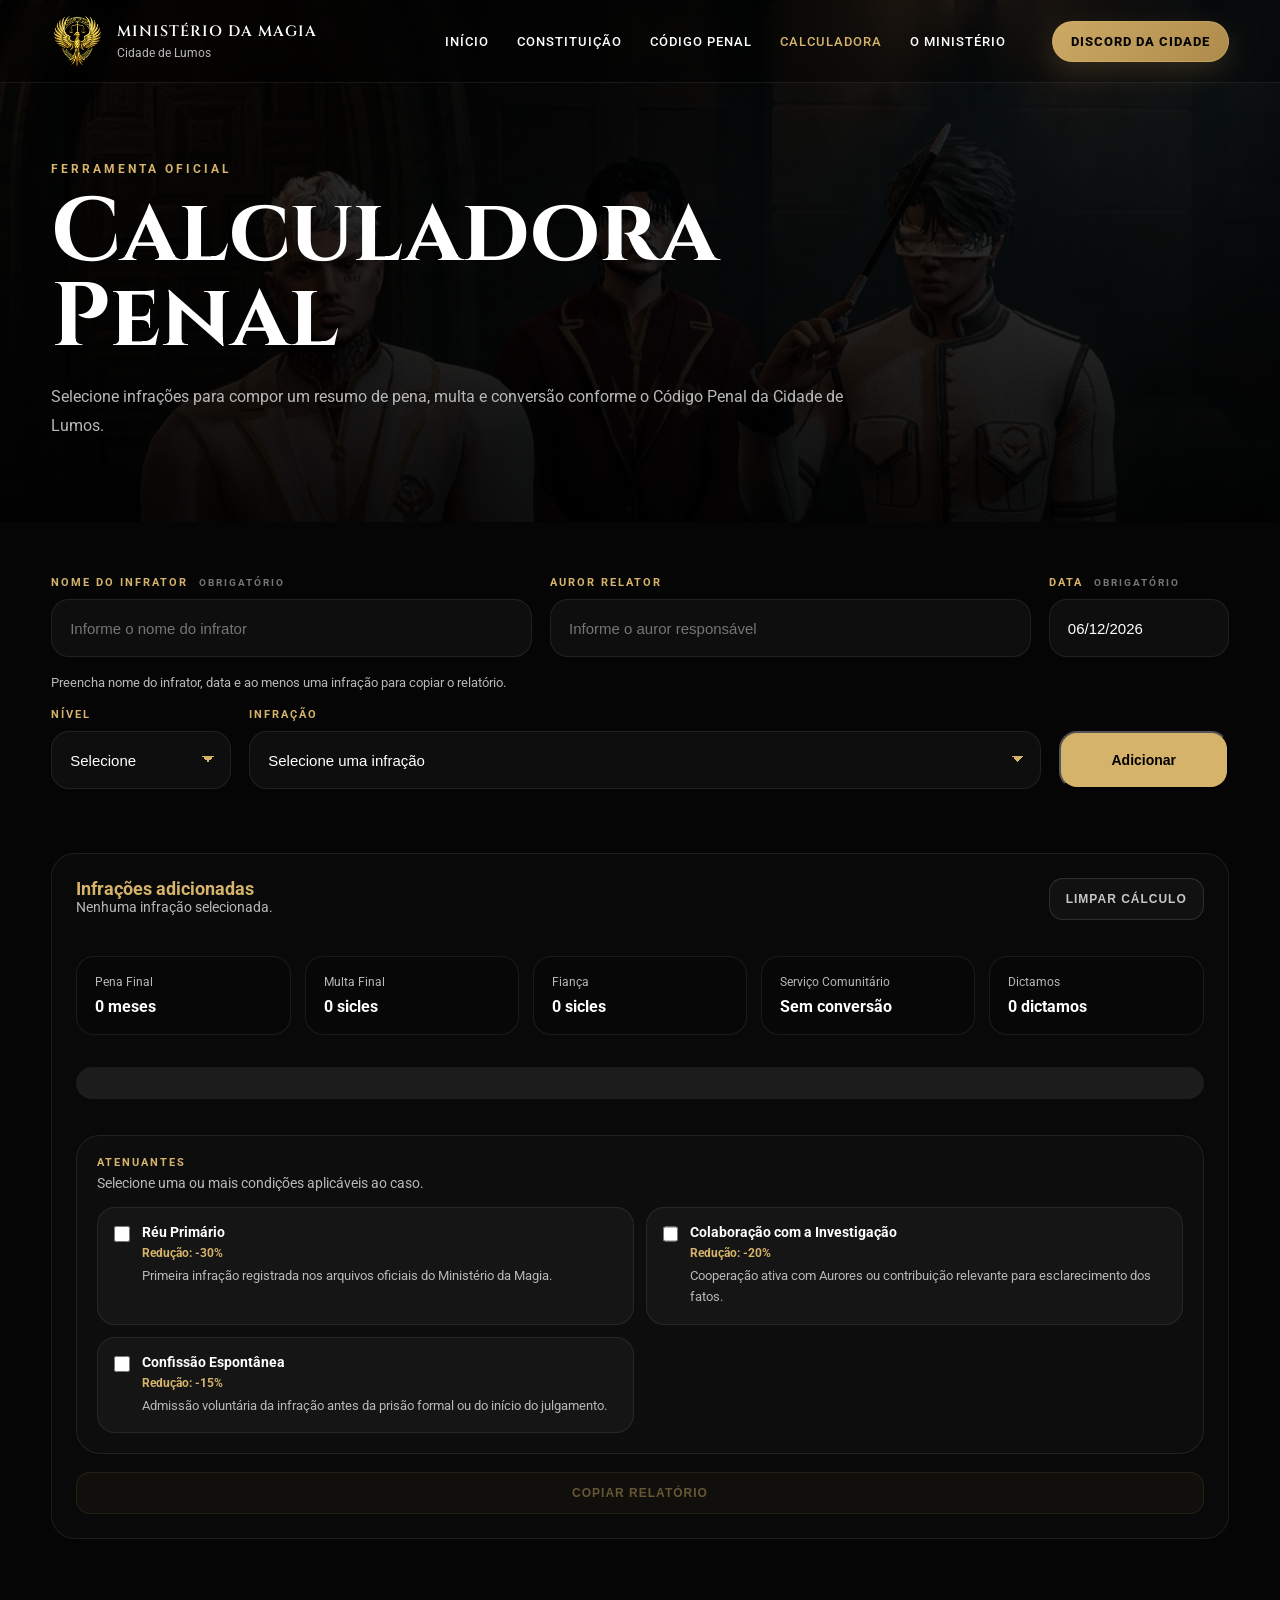
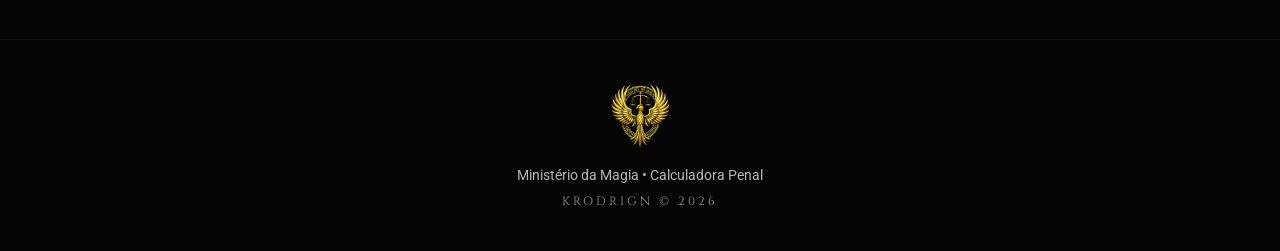
==== calculadora.html @ 3965472b "Inicial commit do projeto" ====
<!doctype html>
<html lang="pt-BR">
  <head>
    <meta charset="UTF-8" />
    <meta name="viewport" content="width=device-width, initial-scale=1.0" />

    <title>Calculadora Penal • Ministério da Magia</title>

    <link rel="icon" sizes="32x32" href="./assets/logo/logo.png" />
    <link rel="apple-touch-icon" href="./assets/logo/logo.png" />

    <link rel="preconnect" href="https://fonts.googleapis.com" />
    <link rel="preconnect" href="https://fonts.gstatic.com" crossorigin />
    <link
      href="https://fonts.googleapis.com/css2?family=Cinzel:wght@400;500;600;700&family=Roboto:wght@300;400;500;700&display=swap"
      rel="stylesheet"
    />

    <link rel="stylesheet" href="./css/global.css" />
    <link rel="stylesheet" href="./css/layout.css" />
    <link rel="stylesheet" href="./css/components.css" />
    <link rel="stylesheet" href="./css/animations.css" />
    <link rel="stylesheet" href="./css/pages/penal.css" />
    <link rel="stylesheet" href="./css/pages/calculadora.css" />
  </head>

  <body>
    <header class="header">
      <div class="container navbar">
        <a href="./index.html" class="logo">
          <img src="./assets/logo/logo.png" alt="Logo Ministério da Magia" />

          <div class="logo-text">
            <h1>MINISTÉRIO DA MAGIA</h1>
            <span>Cidade de Lumos</span>
          </div>
        </a>

        <nav class="menu">
          <a href="./index.html">INÍCIO</a>
          <a href="./constituicao.html">CONSTITUIÇÃO</a>
          <a href="./codigo-penal.html">CÓDIGO PENAL</a>
          <a href="./calculadora.html" class="active">CALCULADORA</a>
          <a href="./o-ministerio.html">O MINISTÉRIO</a>
          <a
            href="https://discord.gg/lumosrpgg"
            class="nav-cta"
            target="_blank"
            rel="noopener noreferrer"
          >
            DISCORD DA CIDADE
          </a>
        </nav>
      </div>
    </header>

    <main class="calculator-page">
      <section class="cp-hero">
        <div class="cp-overlay"></div>

        <div class="container">
          <div class="cp-hero-content fade-up">
            <span>FERRAMENTA OFICIAL</span>
            <h2>Calculadora Penal</h2>
            <p>
              Selecione infrações para compor um resumo de pena, multa e
              conversão conforme o Código Penal da Cidade de Lumos.
            </p>
          </div>
        </div>
      </section>

      <section class="calculator-section">
        <div class="container">
          <div class="report-fields">
            <div class="form-group">
              <label for="criminalName"
                >Nome do infrator <span>Obrigatório</span></label
              >
              <input
                id="criminalName"
                type="text"
                placeholder="Informe o nome do infrator"
              />
            </div>

            <div class="form-group">
              <label for="aurorReporter">Auror relator</label>
              <input
                id="aurorReporter"
                type="text"
                placeholder="Informe o auror responsável"
              />
            </div>

            <div class="form-group">
              <label for="reportDate">Data <span>Obrigatório</span></label>
              <input id="reportDate" type="date" />
              <div class="custom-calendar" id="customCalendar"></div>
            </div>
          </div>

          <p class="report-required-info" id="reportRequiredInfo">
            Preencha nome do infrator, data e ao menos uma infração para copiar
            o relatório.
          </p>

          <div class="crime-picker">
            <div class="form-group level-field">
              <label for="crimeLevel">Nível</label>
              <select id="crimeLevel">
                <option value="" disabled selected>Selecione</option>
                <option value="leve">Leves</option>
                <option value="moderada">Moderadas</option>
                <option value="grave">Graves</option>
                <option value="imperdoavel">Imperdoáveis</option>
              </select>
            </div>

            <div class="form-group crime-field">
              <label for="crimeSelect">Infração</label>
              <select id="crimeSelect">
                <option value="" disabled selected>
                  Selecione uma infração
                </option>
              </select>
            </div>

            <button id="addCrimeButton" class="btn btn-gold" type="button">
              Adicionar
            </button>
          </div>

          <p class="calculator-feedback" id="calculatorFeedback"></p>

          <div class="crime-summary" id="crimeSummary">
            <div class="summary-header">
              <div>
                <h3>Infrações adicionadas</h3>
                <p id="crimeSummaryInfo">Nenhuma infração selecionada.</p>
              </div>
              <button
                id="clearCalculationButton"
                class="summary-copy-button summary-clear-button"
                type="button"
              >
                Limpar Cálculo
              </button>
            </div>

            <div class="summary-list" id="crimeSummaryList"></div>
            <div
              class="summary-list mitigating-list"
              id="mitigatingSummaryList"
            ></div>

            <p class="extraordinary-warning" id="extraordinaryWarning">
              Atenuantes e conversão em serviço comunitário não se aplicam a
              medidas extraordinárias.
            </p>

            <div class="summary-result" id="crimeResult">
              <div>
                <span>Pena Final</span>
                <strong id="totalPenalty">0 meses</strong>
              </div>

              <div>
                <span>Multa Final</span>
                <strong id="totalFine">0 sicles</strong>
              </div>

              <div>
                <span>Fiança</span>
                <strong id="totalBail">0 sicles</strong>
              </div>

              <div>
                <span>Serviço Comunitário</span>
                <strong id="totalService">Sem conversão</strong>
              </div>

              <div>
                <span>Dictamos</span>
                <strong id="totalDictamos">0 dictamos</strong>
              </div>
            </div>

            <p class="calculator-alerts" id="calculationWarnings"></p>

            <div class="reduction-details" id="reductionDetails">
              <div>
                <span>Pena Base</span>
                <strong id="basePenalty">0 meses</strong>
              </div>

              <div>
                <span>Multa Base</span>
                <strong id="baseFine">0 sicles</strong>
              </div>

              <div>
                <span>Redução aplicada</span>
                <strong id="reductionApplied">0%</strong>
              </div>

              <div>
                <span>Limite de redução</span>
                <strong id="reductionLimit">Até 50%</strong>
              </div>
            </div>

            <div class="mitigating-options">
              <div class="mitigating-options-header">
                <span>Atenuantes</span>
                <p>Selecione uma ou mais condições aplicáveis ao caso.</p>
              </div>

              <div
                class="mitigating-options-list"
                id="mitigatingOptionsList"
              ></div>
            </div>
            <button
              id="copyReportButton"
              class="summary-copy-button"
              type="button"
            >
              Copiar Relatório
            </button>
          </div>
        </div>
      </section>
    </main>

    <footer class="footer">
      <div class="container footer-content">
        <img src="./assets/logo/logo.png" alt="Logo Ministério da Magia" />
        <p>Ministério da Magia • Calculadora Penal</p>
      </div>

      <div class="brand-sign">KRODRIGN © 2026</div>
    </footer>

    <script src="./js/animations.js"></script>
    <script src="./js/accordion.js"></script>
    <script src="./js/app.js"></script>
    <script src="./js/data/penal-crimes.js"></script>
    <script src="./js/pages/calculadora.js"></script>
  </body>
</html>
---- css/global.css ----
/* RESET */

* {
  margin: 0;
  padding: 0;
  box-sizing: border-box;
}

html {
  scroll-behavior: smooth;
}

body {
  background: #050505;
  color: white;

  font-family: "Roboto", sans-serif;

  overflow-x: hidden;
}

/* VARIÁVEIS */

:root {
  --gold: #d6b36a;

  --gold-soft: #b8924f;

  --gray: #b8b8b8;

  --line: rgba(255, 255, 255, 0.08);
}

/* CONTAINER */

.container {
  width: min(1180px, 92%);
  margin: 0 auto;
}

/* LINKS */

a {
  color: inherit;
  text-decoration: none;
}

/* IMAGENS */

img {
  display: block;
  max-width: 100%;
}
---- css/layout.css ----
/* HEADER */

.header {
  position: fixed;
  top: 0;
  left: 0;

  width: 100%;

  z-index: 999;

  backdrop-filter: blur(10px);

  background: rgba(0, 0, 0, 0.35);

  border-bottom: 1px solid rgba(255, 255, 255, 0.05);
}

/* NAVBAR */

.navbar {
  height: 82px;

  display: flex;
  align-items: center;
  justify-content: space-between;
}

/* LOGO */

.logo {
  display: flex;
  align-items: center;
  gap: 14px;
}

.logo img {
  width: 52px;
}

.logo-text h1 {
  font-family: "Cinzel", serif;

  font-size: 15px;
  font-weight: 600;

  letter-spacing: 1px;
}

.logo-text span {
  color: var(--gray);

  font-size: 12px;
}

/* MENU */

.menu {
  display: none;
  align-items: center;
  gap: 28px;
}

.menu a {
  position: relative;

  font-size: 13px;
  font-weight: 500;

  letter-spacing: 1px;

  transition: 0.25s ease;
}

.menu a:hover,
.menu a.active {
  color: var(--gold);
}

.menu .nav-cta {
  margin-left: 18px;
  padding: 12px 18px;
  border-radius: 999px;
  border: 1px solid rgba(214, 179, 106, 0.52);
  background: linear-gradient(
    135deg,
    rgba(214, 179, 106, 0.95),
    rgba(184, 146, 79, 0.95)
  );
  color: #050505;
  font-weight: 800;
  box-shadow: 0 10px 28px rgba(214, 179, 106, 0.18);
}

.menu .nav-cta:hover {
  color: #050505;
  transform: translateY(-2px);
  box-shadow: 0 14px 34px rgba(214, 179, 106, 0.28);
}

/* BOTÃO */

.btn {
  display: inline-flex;
  align-items: center;
  justify-content: center;

  min-width: 170px;

  height: 52px;

  padding: 0 28px;

  border-radius: 14px;

  font-size: 14px;
  font-weight: 600;

  transition: 0.3s ease;
}

.btn-gold {
  background: var(--gold);
  color: black;
}

.btn-gold:hover {
  transform: translateY(-3px);

  background: #e2c07b;
}

.btn-outline {
  border: 1px solid rgba(255, 255, 255, 0.14);

  background: rgba(255, 255, 255, 0.03);
}

.btn-outline:hover {
  border-color: rgba(214, 179, 106, 0.35);

  background: rgba(214, 179, 106, 0.05);
}

/* FOOTER */

.footer {
  padding: 42px 0;

  border-top: 1px solid rgba(255, 255, 255, 0.05);
}

.footer-content {
  display: flex;
  flex-direction: column;
  align-items: center;
  gap: 18px;

  text-align: center;
}

.footer-content img {
  width: 64px;
}

.footer-content p {
  color: var(--gray);

  font-size: 14px;
}

/* DESKTOP */

@media (min-width: 900px) {
  .menu {
    display: flex;
  }
}
---- css/components.css ----
/* CARDS */

.card {
  border-radius: 24px;
  border: 1px solid rgba(255, 255, 255, 0.08);
  background: rgba(255, 255, 255, 0.025);
}

/* TÍTULOS DE SEÇÃO */

.section-title {
  margin-bottom: 42px;
}

.section-title span {
  display: block;
  color: var(--gold);
  letter-spacing: 3px;
  font-size: 12px;
  font-weight: 700;
  margin-bottom: 14px;
}

.section-title h2 {
  font-family: "Cinzel", serif;
  font-size: clamp(34px, 5vw, 58px);
  line-height: 1.1;
}

.eyebrow,
.intro-text span,
.highlight-box span,
.const-hero-content span,
.const-heading span,
.preamble-box span,
.legal-search-box span,
.promulgation-box span,
.cp-hero-content span,
.cp-mini-title,
.calculator-box span,
.crime-accordion-header span,
.crime-level {
  display: block;
  color: var(--gold);
  letter-spacing: 3px;
  font-size: 12px;
  font-weight: 700;
  margin-bottom: 14px;
}

.intro-grid {
  display: grid;
  gap: 40px;
}

.intro-text h2 {
  font-family: "Cinzel", serif;
  font-size: clamp(38px, 5vw, 68px);
  line-height: 1.1;
  margin: 20px 0 24px;
}

.intro-text p {
  color: var(--gray);
  line-height: 1.9;
  margin-bottom: 18px;
}

.intro-image img {
  width: 100%;
  border-radius: 28px;
  border: 1px solid rgba(255, 255, 255, 0.08);
}

.highlight-box {
  padding: 42px;
  border-radius: 30px;
  border: 1px solid rgba(255, 255, 255, 0.08);
  background: linear-gradient(
    135deg,
    rgba(214, 179, 106, 0.08),
    rgba(255, 255, 255, 0.02)
  );
}

.highlight-box h2 {
  font-family: "Cinzel", serif;
  font-size: clamp(34px, 5vw, 60px);
  margin: 18px 0 24px;
}

.highlight-box p {
  color: var(--gray);
  line-height: 1.9;
}

/* CAIXAS */

.info-box {
  padding: 34px;
  border-radius: 28px;
  border: 1px solid rgba(255, 255, 255, 0.08);
  background: rgba(255, 255, 255, 0.025);
}

.search-box {
  margin-bottom: 30px;
  padding: 30px;
  border-radius: 24px;
  border: 1px solid rgba(255, 255, 255, 0.08);
  background: rgba(255, 255, 255, 0.025);
  display: grid;
}

.search-box .input {
  width: 100%;
   margin-top: 18px;
}

.search-box .search-results {
  margin-top: 0;
}

/* CAMPOS */

.input {
  width: 100%;
  height: 56px;
  padding: 0 18px;
  border-radius: 14px;
  border: 1px solid rgba(255, 255, 255, 0.08);
  background: rgba(255, 255, 255, 0.03);
  color: white;
  outline: none;
}

.input:focus {
  border-color: rgba(214, 179, 106, 0.35);
}

/* ACCORDION */

.accordion {
  border-radius: 22px;
  overflow: hidden;
  border: 1px solid rgba(255, 255, 255, 0.08);
  background: rgba(255, 255, 255, 0.025);
}

.accordion-header {
  width: 100%;
  padding: 20px 24px;
  border: none;
  background: rgba(255, 255, 255, 0.025);
  color: var(--gold);
  font-family: "Cinzel", serif;
  font-size: 16px;
  text-align: left;
  cursor: pointer;
  transition: 0.3s ease;
}

.accordion-header:hover,
.accordion-header.active {
  background: rgba(214, 179, 106, 0.06);
}

.accordion-content {
  max-height: 0;
  overflow: hidden;
  padding: 0 22px;
  opacity: 0;
  transform: translateY(-8px);
  transition:
    max-height 0.75s ease,
    padding 0.55s ease,
    opacity 0.35s ease,
    transform 0.45s ease;
}

.accordion-content.open {
  padding: 22px;
  opacity: 1;
  transform: translateY(0);
}

.article-card,
.penal-article {
  padding: 22px;
  margin-bottom: 16px;
  border-radius: 18px;
  border: 1px solid rgba(255, 255, 255, 0.08);
  background: rgba(0, 0, 0, 0.28);
}

.article-card:last-child,
.penal-article:last-child {
  margin-bottom: 0;
}

.article-card h3,
.penal-article h3 {
  font-family: "Cinzel", serif;
  color: var(--gold);
  font-size: 19px;
  margin-bottom: 12px;
}

.article-card p,
.penal-article p {
  color: var(--gray);
  line-height: 1.8;
}

/* BUSCA */

.search-results {
  display: grid;
  gap: 12px;
  margin-top: 18px;
}

.search-result-item {
  padding: 16px;
  border-radius: 16px;
  border: 1px solid rgba(255, 255, 255, 0.08);
  background: rgba(255, 255, 255, 0.03);
  cursor: pointer;
  transition: 0.3s ease;
}

.search-result-item:hover {
  border-color: rgba(214, 179, 106, 0.28);
  background: rgba(214, 179, 106, 0.05);
}

.search-result-item strong {
  display: block;
  color: var(--gold);
  font-family: "Cinzel", serif;
  margin-bottom: 8px;
}

.search-result-item span,
.search-empty {
  color: var(--gray);
}

@media (min-width: 900px) {
  .intro-grid {
    grid-template-columns: 1fr 1fr;
    align-items: center;
  }
}
---- css/animations.css ----
/* ANIMAÇÃO */

.fade-up {
  opacity: 0;
  transform: translateY(30px);
  transition:
    opacity 0.6s ease,
    transform 0.6s ease;
}

.fade-up.show {
  opacity: 1;
  transform: translateY(0);
}

.particles {
  position: fixed;
  inset: 0;
  pointer-events: none;
  overflow: hidden;
  z-index: 1;
}

.particle {
  position: absolute;
  bottom: -20px;
  width: 2px;
  height: 2px;
  border-radius: 50%;
  background: rgba(214, 179, 106, 0.45);
  box-shadow: 0 0 10px rgba(214, 179, 106, 0.25);
  animation: floatParticle linear infinite;
}

.brand-sign {
  width: 100%;
  margin-top: 10px;
  text-align: center;

  font-size: 12px;
  letter-spacing: 3px;
  opacity: 0.6;
  font-family: "Cinzel", serif;
}
@keyframes floatParticle {
  from {
    transform: translateY(0) translateX(0);
  }

  to {
    transform: translateY(-120vh) translateX(50px);
  }
}
---- css/pages/penal.css ----
/* CÓDIGO PENAL */

/* HERO */

.cp-hero {
  position: relative;
  min-height: 58vh;

  display: flex;
  align-items: center;

  background: url("../../assets/bg/constitution-banner.png");
  background-size: cover;
  background-position: center;

  overflow: hidden;
}

.cp-overlay {
  position: absolute;
  inset: 0;

  background: linear-gradient(rgba(0, 0, 0, 0.72), rgba(0, 0, 0, 0.92));
}

.cp-hero-content {
  position: relative;
  z-index: 2;

  max-width: 820px;

  padding-top: 80px;
}


.cp-hero-content h2 {
  font-family: "Cinzel", serif;

  font-size: clamp(56px, 9vw, 90px);

  line-height: 0.95;

  margin-bottom: 22px;
}

.cp-hero-content p,
.cp-intro p,
.calculator-box p,
.crime-accordion-header p,
.crime-card p,
.cp-final p {
  color: var(--gray);

  line-height: 1.8;
}

/* SEÇÕES */

.cp-intro,
.cp-calculator-access,
.cp-crimes,
.cp-final {
  padding: 54px 0;
}

.penal-article.highlighted,
.crime-card.highlighted {
  outline: 2px solid rgba(214, 179, 106, 0.65);
  outline-offset: 4px;
  box-shadow: 0 0 0 2px rgba(214, 179, 106, 0.18);
}

.crime-accordion.highlighted .crime-accordion-header {
  background: rgba(214, 179, 106, 0.08);
}

/* DISPOSIÇÕES GERAIS */

.penal-list {
  display: grid;

  gap: 18px;
}

.accordion-header {
  padding: 22px 26px;
}

.penal-article p + p {
  margin-top: 14px;
}

.penal-article p strong {
  color: var(--gold);
  font-family: "Cinzel", serif;
  margin-right: 6px;
}

/* =========================================================
   CHAMADA DA CALCULADORA
   ========================================================= */

.calculator-box {
  display: flex;

  align-items: center;
  justify-content: space-between;

  gap: 36px;

  padding: 34px;

  border-radius: 28px;

  border: 1px solid rgba(255, 255, 255, 0.08);

  background: rgba(255, 255, 255, 0.025);
}

.calculator-box h2 {
  font-family: "Cinzel", serif;

  font-size: clamp(30px, 4vw, 48px);

  line-height: 1.1;

  margin-bottom: 16px;
}

.calculator-box p {
  max-width: 720px;
}

.const-heading h2,
.legal-search-box h2,
.promulgation-box h2 {
  font-family: "Cinzel", serif;
  font-size: clamp(30px, 4vw, 48px);
  line-height: 1.1;
  margin-bottom: 18px;
}

/* =========================================================
   INFRAÇÕES PENAIS
   ========================================================= */

.crime-accordion-list {
  display: grid;

  gap: 18px;
}

.crime-accordion {
  overflow: hidden;

  border-radius: 24px;

  border: 1px solid rgba(255, 255, 255, 0.08);

  background: rgba(255, 255, 255, 0.022);

  transition: 0.3s ease;
}

.crime-accordion-header {
  width: 100%;

  padding: 26px 28px;

  border: none;

  background: rgba(255, 255, 255, 0.025);

  text-align: left;

  cursor: pointer;

  transition: 0.3s ease;
}

.crime-accordion-header:hover,
.crime-accordion.active .crime-accordion-header {
  background: rgba(214, 179, 106, 0.045);
}

.crime-accordion-header h3 {
  font-family: "Cinzel", serif;

  color: white;

  font-size: clamp(26px, 3vw, 38px);

  line-height: 1.1;

  margin-bottom: 12px;
}

.crime-accordion-header p {
  max-width: 820px;

  font-size: 15px;
}

.crime-accordion-content {
  max-height: 0;

  overflow: hidden;

  padding: 0 24px;

  opacity: 0;

  transform: translateY(-8px);

  transition:
    max-height 0.75s ease,
    padding 0.55s ease,
    opacity 0.35s ease,
    transform 0.45s ease;
}

.crime-accordion-content.open {
  padding: 24px;

  opacity: 1;

  transform: translateY(0);
}

.crime-grid {
  display: grid;

  grid-template-columns: repeat(2, 1fr);

  gap: 18px;
}

/* =========================================================
   CARDS DOS CRIMES
   ========================================================= */

.crime-card {
  display: flex;

  flex-direction: column;
  justify-content: space-between;

  min-height: 260px;

  padding: 24px;

  border-radius: 20px;

  border: 1px solid rgba(255, 255, 255, 0.08);

  background: rgba(0, 0, 0, 0.26);

  transition: 0.3s ease;
}

.crime-card:hover {
  transform: translateY(-4px);

  border-color: rgba(214, 179, 106, 0.22);

  box-shadow: 0 16px 38px rgba(0, 0, 0, 0.28);
}

.crime-header {
  display: flex;

  align-items: flex-start;
  justify-content: space-between;

  gap: 18px;

  margin-bottom: 18px;
}

.crime-header h3 {
  font-family: "Cinzel", serif;

  color: white;

  font-size: 21px;

  line-height: 1.25;
}

.crime-meta {
  display: flex;
  align-items: center;
  gap: 10px;
  margin-bottom: 12px;
  flex-wrap: wrap;
}

.crime-article {
  display: inline-flex;
  align-items: center;
  background: rgba(255, 255, 255, 0.03);
  font-size: 11px;
  margin-bottom: 12px;
  font-weight: 700;
  letter-spacing: 1px;
  text-transform: uppercase;
}

.crime-level {
  display: inline-flex;
  align-items: center;
}

.crime-header strong {
  flex-shrink: 0;

  padding: 9px 12px;

  border-radius: 12px;

  border: 1px solid rgba(255, 255, 255, 0.08);

  background: rgba(255, 255, 255, 0.035);

  color: var(--gold);

  font-size: 13px;

  white-space: nowrap;
}

.crime-card p {
  font-size: 14.5px;
}

.crime-footer {
  display: flex;

  flex-wrap: wrap;

  gap: 10px;

  margin-top: 22px;
}

.crime-footer span {
  padding: 8px 12px;

  border-radius: 999px;

  border: 1px solid rgba(255, 255, 255, 0.08);

  background: rgba(255, 255, 255, 0.035);

  color: #d8d8d8;

  font-size: 12px;
}

/* =========================================================
   CORES POR NÍVEL
   ========================================================= */

/* LEVE */

.crime-accordion.light,
.crime-card.light {
  border-color: rgba(74, 222, 128, 0.18);
}

.crime-card.light .crime-level,
.crime-card.light .crime-header strong,
.crime-card.light .crime-article {
  color: #4ade80;
}

.crime-card.light:hover {
  border-color: rgba(74, 222, 128, 0.38);

  box-shadow: 0 16px 38px rgba(74, 222, 128, 0.08);
}

/* MODERADA */

.crime-accordion.moderate,
.crime-card.moderate {
  border-color: rgba(250, 204, 21, 0.18);
}

.crime-card.moderate .crime-level,
.crime-card.moderate .crime-header strong,
.crime-card.moderate .crime-article {
  color: #facc15;
}

.crime-card.moderate:hover {
  border-color: rgba(250, 204, 21, 0.38);

  box-shadow: 0 16px 38px rgba(250, 204, 21, 0.08);
}

/* GRAVE */

.crime-accordion.grave,
.crime-card.grave {
  border-color: rgba(248, 113, 113, 0.2);
}

.crime-card.grave .crime-level,
.crime-card.grave .crime-header strong,
.crime-card.grave .crime-article {
  color: #f87171;
}

.crime-card.grave:hover {
  border-color: rgba(248, 113, 113, 0.42);

  box-shadow: 0 16px 38px rgba(248, 113, 113, 0.08);
}

/* IMPERDOÁVEL */

.crime-accordion.unforgivable,
.crime-card.unforgivable {
  border-color: rgba(28, 28, 28, 0.95);
}

.crime-card.unforgivable {
  background: rgba(0, 0, 0, 0.26);
}

.crime-card.unforgivable .crime-level,
.crime-card.unforgivable .crime-header strong,
.crime-card.unforgivable .crime-article {
  color: #6f6f6f;
}

.crime-card.unforgivable:hover {
  border-color: rgba(70, 70, 70, 0.95);

  box-shadow: 0 16px 38px rgba(0, 0, 0, 0.35);
}

/* =========================================================
   DISPOSIÇÕES FINAIS
   ========================================================= */

.cp-final .info-box {
  padding: 30px;

  border-radius: 24px;

  border: 1px solid rgba(255, 255, 255, 0.08);

  background: rgba(255, 255, 255, 0.025);
}

/* =========================================================
   RESPONSIVO
   ========================================================= */

@media (max-width: 980px) {
  .crime-grid {
    grid-template-columns: 1fr;
  }

  .calculator-box {
    align-items: flex-start;

    flex-direction: column;
  }
}

@media (max-width: 768px) {
  .cp-hero {
    min-height: 50vh;
  }

  .cp-hero-content {
    padding-top: 90px;
  }

  .cp-intro,
  .cp-calculator-access,
  .cp-crimes,
  .cp-final {
    padding: 42px 0;
  }

  .calculator-box,
  .cp-final .info-box {
    padding: 24px;
  }

  .crime-accordion-header {
    padding: 22px;
  }

  .crime-accordion-content.open {
    padding: 18px;
  }

  .crime-card {
    min-height: auto;

    padding: 22px;
  }

  .crime-header {
    flex-direction: column;
  }
}
---- css/pages/calculadora.css ----
.calculator-section{
  padding:54px 0 100px;
}

.report-fields{
  display:grid;
  grid-template-columns:1fr 1fr 180px;
  gap:18px;
  margin-bottom:18px;
}

.crime-picker{
  display:grid;

  grid-template-columns:
  180px
  1fr
  auto;

  gap:18px;

  align-items:end;
}

.mitigating-options{
  margin-top:18px;
  padding:20px;
  border-radius:24px;
  border:1px solid rgba(255,255,255,.08);
  background:rgba(255,255,255,.02);
}

.mitigating-options-header{
  margin-bottom:16px;
}

.mitigating-options-header span{
  display:block;
  color:var(--gold);
  font-size:11px;
  font-weight:700;
  letter-spacing:2px;
  text-transform:uppercase;
  margin-bottom:6px;
}

.mitigating-options-header p{
  margin:0;
  color:var(--gray);
  font-size:14px;
}

.mitigating-options-list{
  display:grid;
  grid-template-columns:repeat(2,1fr);
  gap:12px;
}

.mitigating-option{
  display:flex;
  gap:12px;
  align-items:flex-start;
  padding:16px;
  border-radius:18px;
  border:1px solid rgba(255,255,255,.08);
  background:rgba(255,255,255,.035);
  cursor:pointer;
  transition:.3s ease;
}

.mitigating-option:hover,
.mitigating-option:has(input:checked){
  border-color:rgba(214,179,106,.35);
  background:rgba(214,179,106,.08);
}

.mitigating-options.is-disabled{
  opacity:.62;
}

.mitigating-options.is-disabled .mitigating-option{
  cursor:not-allowed;
}

.mitigating-options.is-disabled .mitigating-option:hover{
  border-color:rgba(255,255,255,.08);
  background:rgba(255,255,255,.035);
}

.mitigating-option input{
  width:16px;
  height:16px;
  margin-top:2px;
  accent-color:var(--gold);
}

.mitigating-option strong{
  display:block;
  color:white;
  font-size:14px;
  margin-bottom:6px;
}

.mitigating-option span{
  display:block;
  color:var(--gold);
  font-size:12px;
  font-weight:700;
  margin-bottom:6px;
}

.mitigating-option p{
  margin:0;
  color:var(--gray);
  font-size:13px;
  line-height:1.6;
}

/* grupos */

.crime-picker .form-group,
.report-fields .form-group{
  display:flex;

  flex-direction:column;

  gap:10px;
}

/* labels */

.crime-picker label,
.report-fields label{
  color:var(--gold);

  font-size:11px;

  font-weight:700;

  letter-spacing:2px;

  text-transform:uppercase;
}

/* selects */

.crime-picker select,
.report-fields input{
  width:100%;

  height:58px;

  padding:0 18px;

  border-radius:18px;

  border:1px solid rgba(255,255,255,.08);

  background:rgba(255,255,255,.04);

  color:white;

  font-size:15px;

  outline:none;

  transition:.3s ease;

  cursor:pointer;

  color-scheme:dark;
  accent-color:var(--gold);
}

.report-fields input{
  cursor:text;
}

.crime-picker select{
  appearance:none;
  -webkit-appearance:none;
  -moz-appearance:none;
  background:
    linear-gradient(45deg, transparent 50%, var(--gold) 50%),
    linear-gradient(135deg, var(--gold) 50%, transparent 50%),
    rgba(255,255,255,.04);
  background-position:
    calc(100% - 22px) 24px,
    calc(100% - 16px) 24px,
    0 0;
  background-size:
    6px 6px,
    6px 6px,
    100% 100%;
  background-repeat:no-repeat;
}

.crime-picker select option:disabled{
  color:rgba(255,255,255,.38);
}

.crime-picker select option{
  background:#0b0b0b;
  color:white;
}

.crime-picker select option:hover,
.crime-picker select option:checked,
.crime-picker select option:focus{
  background:linear-gradient(rgba(214,179,106,.24), rgba(214,179,106,.24));
  background-color:#3a2d14;
  color:white;
}

.native-select-hidden{
  position:absolute;
  width:1px;
  height:1px;
  opacity:0;
  pointer-events:none;
}

.custom-select{
  position:relative;
}

.custom-select-button{
  width:100%;
  height:58px;
  padding:0 44px 0 18px;
  border-radius:18px;
  border:1px solid rgba(255,255,255,.08);
  background:
    linear-gradient(45deg, transparent 50%, var(--gold) 50%),
    linear-gradient(135deg, var(--gold) 50%, transparent 50%),
    rgba(255,255,255,.04);
  background-position:
    calc(100% - 22px) 24px,
    calc(100% - 16px) 24px,
    0 0;
  background-size:
    6px 6px,
    6px 6px,
    100% 100%;
  background-repeat:no-repeat;
  color:white;
  font-size:15px;
  text-align:left;
  cursor:pointer;
  transition:.3s ease;
}

.custom-select-button:hover,
.custom-select.open .custom-select-button{
  border-color:rgba(214,179,106,.42);
  background-color:rgba(214,179,106,.08);
  box-shadow:0 0 0 4px rgba(214,179,106,.08);
}

.custom-select-options{
  position:absolute;
  top:calc(100% + 2px);
  left:0;
  right:0;
  z-index:50;
  max-height:360px;
  overflow:auto;
  border-radius:18px;
  border:1px solid rgba(214,179,106,.42);
  background:#080808;
  box-shadow:0 20px 42px rgba(0,0,0,.45);
  display:none;
  padding:6px;
}

.custom-select.open .custom-select-options{
  display:block;
}

.custom-select-option{
  width:100%;
  margin-bottom:4px;
  padding:8px 18px;
  border-radius:14px;
  border:none;
  background:#080808;
  color:white;
  font-size:15px;
  text-align:left;
  cursor:pointer;
}

.custom-select-option:last-child{
  margin-bottom:0;
}

.custom-select-option:hover,
.custom-select-option.is-selected{
  background:rgba(214,179,106,.28);
  color:white;
}

.custom-select-option:disabled{
  color:rgba(255,255,255,.48);
  cursor:default;
}

.report-fields input[type="date"]{
  position:absolute;
  width:1px;
  height:1px;
  opacity:0;
  pointer-events:none;
}

.custom-calendar{
  position:relative;
}

.calendar-button{
  width:100%;
  height:58px;
  padding:0 18px;
  border-radius:18px;
  border:1px solid rgba(255,255,255,.08);
  background:rgba(255,255,255,.04);
  color:white;
  font-size:15px;
  text-align:left;
  cursor:pointer;
  transition:.3s ease;
}

.calendar-button:hover,
.custom-calendar.open .calendar-button{
  border-color:rgba(214,179,106,.42);
  background-color:rgba(214,179,106,.08);
  box-shadow:0 0 0 4px rgba(214,179,106,.08);
}

.calendar-panel{
  position:absolute;
  top:calc(100% + 8px);
  right:0;
  z-index:60;
  width:310px;
  padding:14px;
  border-radius:22px;
  border:1px solid rgba(214,179,106,.42);
  background:#080808;
  box-shadow:0 20px 42px rgba(0,0,0,.45);
  display:none;
}

.custom-calendar.open .calendar-panel{
  display:block;
}

.calendar-header{
  display:flex;
  align-items:center;
  justify-content:space-between;
  gap:10px;
  margin-bottom:12px;
}

.calendar-title-group{
  display:flex;
  align-items:center;
  justify-content:center;
  gap:8px;
  min-width:190px;
}

.calendar-title{
  color:white;
  font-family:"Cinzel", serif;
  font-size:15px;
}

.calendar-year{
  height:34px;
  padding:0 10px;
  border-radius:12px;
  border:1px solid rgba(255,255,255,.08);
  background:rgba(255,255,255,.035);
  color:var(--gold);
  font-size:13px;
  outline:none;
  cursor:pointer;
}

.calendar-year:hover,
.calendar-year:focus{
  border-color:rgba(214,179,106,.35);
  background:rgba(214,179,106,.08);
}

.calendar-year option{
  background:#080808;
  color:white;
}

.calendar-nav{
  width:34px;
  height:34px;
  border-radius:12px;
  border:1px solid rgba(255,255,255,.08);
  background:rgba(255,255,255,.035);
  color:var(--gold);
  cursor:pointer;
}

.calendar-nav:hover{
  border-color:rgba(214,179,106,.35);
  background:rgba(214,179,106,.08);
}

.calendar-weekdays,
.calendar-days{
  display:grid;
  grid-template-columns:repeat(7,1fr);
  gap:6px;
}

.calendar-weekdays span{
  color:var(--gold);
  font-size:11px;
  font-weight:700;
  text-align:center;
}

.calendar-day{
  height:34px;
  border-radius:12px;
  border:none;
  background:transparent;
  color:white;
  cursor:pointer;
  transition:.2s ease;
}

.calendar-day:hover,
.calendar-day.is-selected{
  background:rgba(214,179,106,.28);
}

.calendar-day.is-today{
  border:1px solid rgba(214,179,106,.45);
}

.calendar-day.is-muted{
  color:rgba(255,255,255,.35);
}

.crime-picker select:hover,
.report-fields input:hover{
  border-color:rgba(214,179,106,.18);
  background-color:rgba(214,179,106,.08);
}

.crime-picker select:focus,
.report-fields input:focus{
  border-color:rgba(214,179,106,.4);

  box-shadow:
  0 0 0 4px rgba(214,179,106,.08);
}

/* options */

.crime-picker option{
  background:#0b0b0b;

  color:white;
}

/* botão */

.crime-picker .btn-gold{
  height:58px;

  padding:0 28px;

  border-radius:18px;

  white-space:nowrap;
}

.crime-summary{
  margin-top:34px;
  padding:24px;
  border-radius:24px;
  border:1px solid rgba(255,255,255,.08);
  background:rgba(255,255,255,.02);
  display:grid;
  gap:18px;
}

.summary-header{
  display:flex;
  align-items:flex-start;
  justify-content:space-between;
  gap:16px;
}

.summary-header h3{
  margin:0;
  color:var(--gold);
  font-size:18px;
}

.summary-header p{
  margin:0;
  color:var(--gray);
  font-size:14px;
}

.summary-copy-button{
  height:42px;
  padding:0 16px;
  border-radius:14px;
  border:1px solid rgba(214,179,106,.24);
  background:rgba(214,179,106,.08);
  color:var(--gold);
  font-size:12px;
  font-weight:700;
  letter-spacing:1px;
  text-transform:uppercase;
  cursor:pointer;
  transition:.3s ease;
  white-space:nowrap;
}

.summary-copy-button:hover{
  border-color:rgba(214,179,106,.45);
  background:rgba(214,179,106,.12);
}

.summary-copy-button:disabled{
  opacity:.45;
  cursor:not-allowed;
}

.summary-clear-button{
  justify-self:end;
  border-color:rgba(255,255,255,.12);
  background:rgba(255,255,255,.035);
  color:rgba(255,255,255,.76);
}

.summary-clear-button:hover{
  border-color:rgba(214,179,106,.3);
  background:rgba(214,179,106,.08);
  color:var(--gold);
}

.extraordinary-warning{
  display:none;
  margin:0;
  padding:14px 16px;
  border-radius:16px;
  border:1px solid rgba(214,179,106,.24);
  background:rgba(214,179,106,.07);
  color:var(--gold);
  font-size:13px;
  line-height:1.6;
}

.extraordinary-warning.is-visible{
  display:block;
}

.summary-list{
  display:grid;
  gap:14px;
}

.mitigating-list:empty{
  display:none;
}

.summary-card{
  display:flex;
  align-items:center;
  justify-content:space-between;
  gap:14px;
  padding:18px;
  border-radius:18px;
  border:1px solid rgba(255,255,255,.08);
  background:rgba(255,255,255,.04);
}

.summary-card-left{
  display:grid;
  gap:6px;
}

.summary-card-title{
  color:white;
  font-size:16px;
  font-weight:600;
}

.summary-card-article{
  color:var(--gold);
  font-size:11px;
  font-weight:700;
  letter-spacing:1px;
  text-transform:uppercase;
}

.report-fields label span{
  color:rgba(255,255,255,.45);
  font-size:10px;
  margin-left:6px;
}

.report-required-info{
  margin:0 0 18px;
  color:var(--gray);
  font-size:13px;
}

.report-required-info.is-complete{
  display:none;
}

.calculator-feedback{
  min-height:18px;
  margin:12px 0 0;
  color:var(--gold);
  font-size:13px;
}

.summary-card-note{
  color:var(--gray);
  font-size:13px;
}

.summary-card-meta{
  display:flex;
  align-items:center;
  gap:10px;
  flex-wrap:wrap;
}

.summary-card-meta span{
  padding:7px 10px;
  border-radius:999px;
  border:1px solid rgba(255,255,255,.08);
  background:rgba(255,255,255,.035);
  color:#d8d8d8;
  font-size:12px;
}

.summary-card-remove{
  border:none;
  background:transparent;
  color:rgba(255,255,255,.7);
  cursor:pointer;
  font-size:14px;
}

.summary-card-remove:hover{
  color:var(--gold);
}

.summary-result{
  display:grid;
  grid-template-columns:repeat(5,1fr);
  gap:14px;
}

.calculator-alerts{
  margin-top:14px;
  padding:16px 18px;
  border-radius:18px;
  background:rgba(255,255,255,.08);
  color:var(--gold);
  font-size:14px;
  line-height:1.4;
}

.summary-result div,
.reduction-details div{
  padding:18px;
  border-radius:18px;
  border:1px solid rgba(255,255,255,.08);
  background:rgba(0,0,0,.18);
}

.summary-result span,
.reduction-details span{
  display:block;
  margin-bottom:8px;
  color:var(--gray);
  font-size:12px;
}

.summary-result strong,
.reduction-details strong{
  color:white;
  font-size:16px;
}

.reduction-details{
  display:none;
  grid-template-columns:repeat(4,1fr);
  gap:14px;
}

.reduction-details.is-visible{
  display:grid;
}

@media (max-width: 820px){
  .report-fields,
  .crime-picker{
    grid-template-columns:1fr;
  }

  .mitigating-options-list{
    grid-template-columns:1fr;
  }

  .crime-picker .btn-gold{
    width:100%;
  }

  .summary-card{
    align-items:flex-start;
    flex-direction:column;
  }

  .summary-header{
    flex-direction:column;
  }

  .summary-copy-button{
    width:100%;
  }

  .summary-result,
  .reduction-details{
    grid-template-columns:1fr;
  }
}
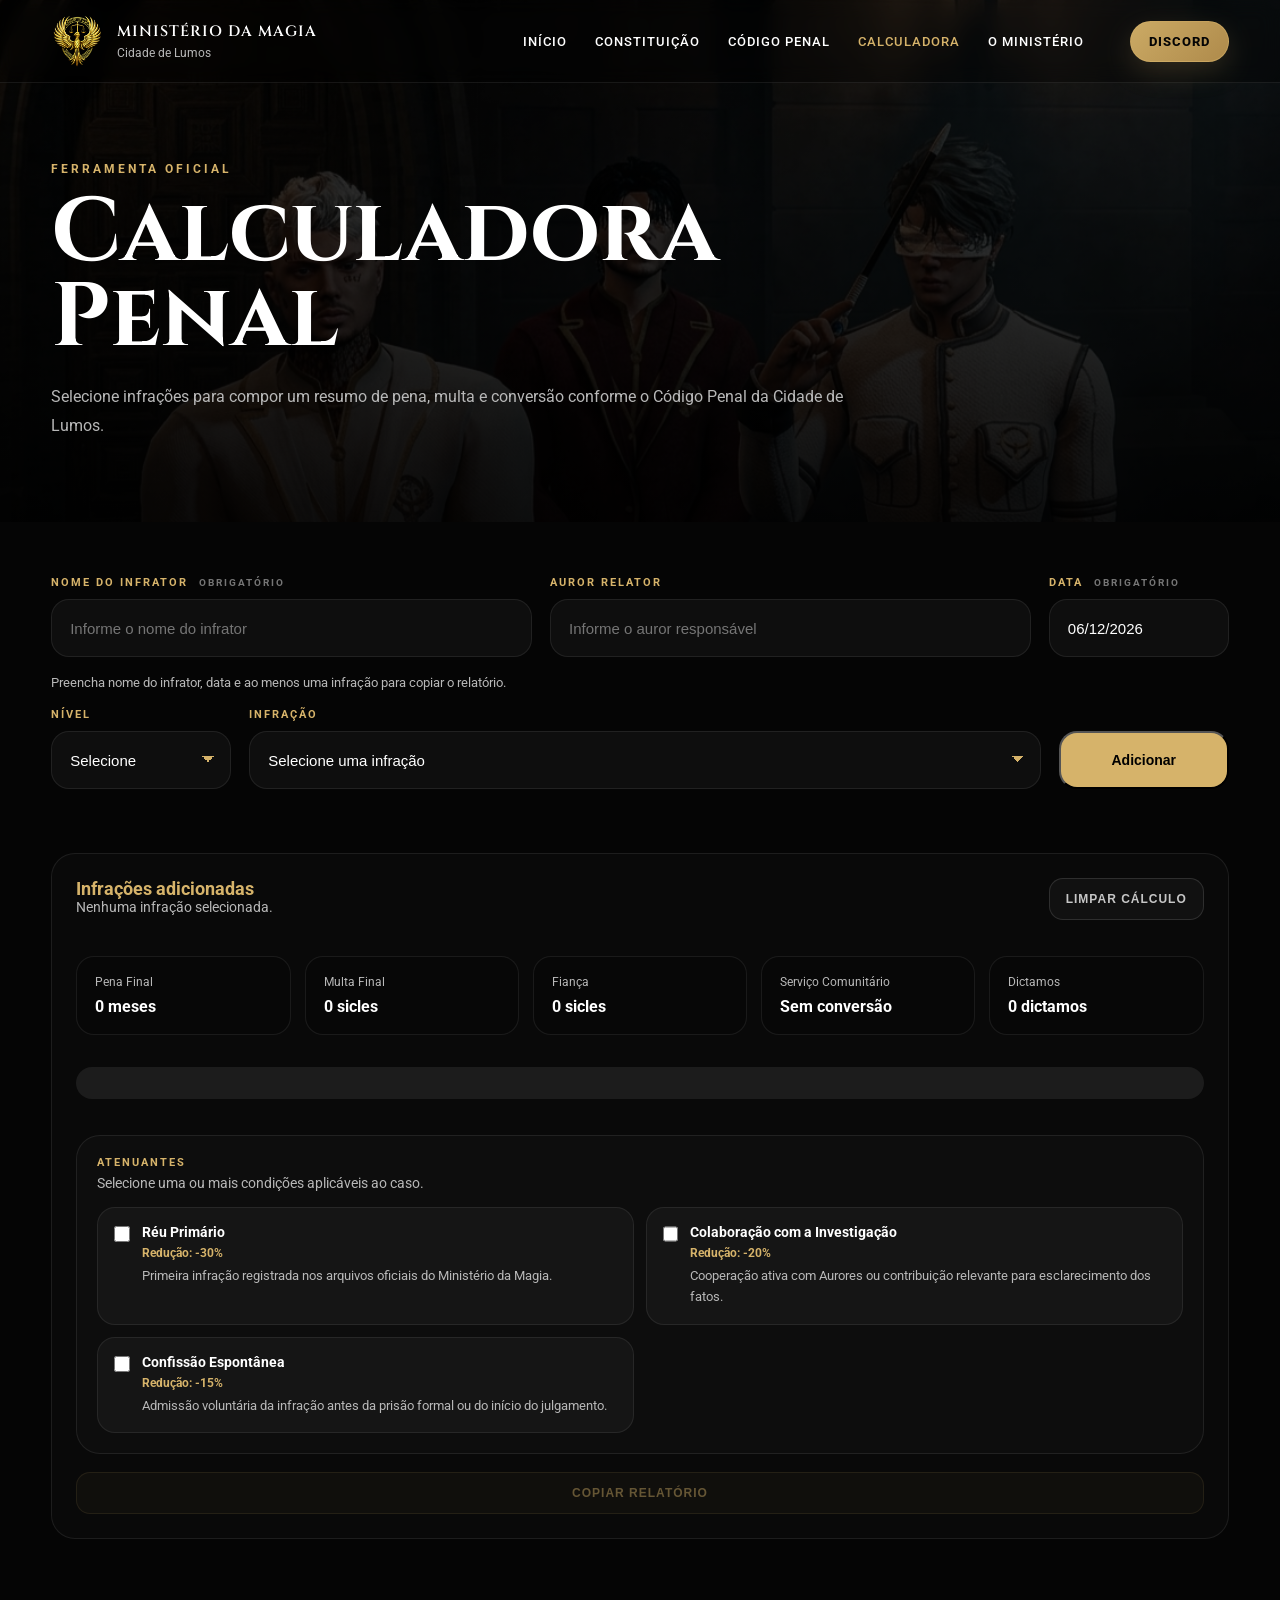
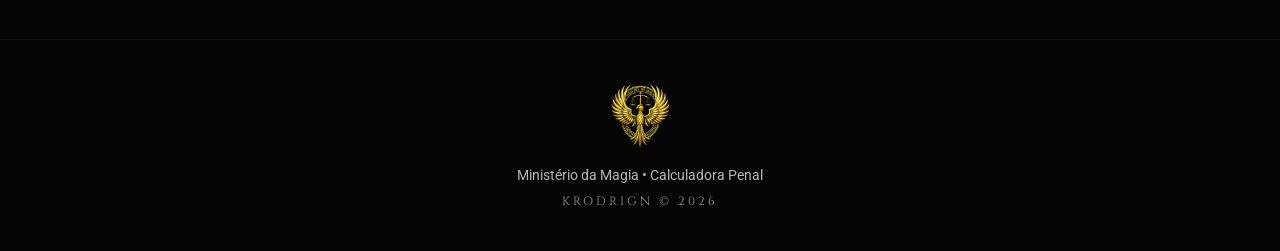
==== commit 208c01b2: "criação menu hamburguer" ====
--- a/calculadora.html
+++ b/calculadora.html
@@ -22,6 +22,7 @@
     <link rel="stylesheet" href="./css/animations.css" />
     <link rel="stylesheet" href="./css/pages/penal.css" />
     <link rel="stylesheet" href="./css/pages/calculadora.css" />
+    <link rel="stylesheet" href="./css/hamburger.css" />
   </head>
 
   <body>
@@ -36,7 +37,13 @@
           </div>
         </a>
 
-        <nav class="menu">
+        <button class="hamburger" id="hamburger" aria-label="Abrir menu">
+          <span></span>
+          <span></span>
+          <span></span>
+        </button>
+
+        <nav class="menu" id="menu">
           <a href="./index.html">INÍCIO</a>
           <a href="./constituicao.html">CONSTITUIÇÃO</a>
           <a href="./codigo-penal.html">CÓDIGO PENAL</a>
@@ -48,7 +55,7 @@
             target="_blank"
             rel="noopener noreferrer"
           >
-            DISCORD DA CIDADE
+            DISCORD
           </a>
         </nav>
       </div>
@@ -242,6 +249,7 @@
       <div class="brand-sign">KRODRIGN © 2026</div>
     </footer>
 
+    <script src="./js/hamburger.js"></script>
     <script src="./js/animations.js"></script>
     <script src="./js/accordion.js"></script>
     <script src="./js/app.js"></script>
--- a/css/layout.css
+++ b/css/layout.css
@@ -56,7 +56,7 @@
 /* MENU */
 
 .menu {
-  display: none;
+  display: flex;
   align-items: center;
   gap: 28px;
 }
--- a/css/hamburger.css
+++ b/css/hamburger.css
@@ -0,0 +1,115 @@
+/* HAMBURGER BUTTON */
+
+.hamburger {
+  display: none;
+  flex-direction: column;
+  gap: 6px;
+
+  width: 32px;
+  height: 32px;
+
+  padding: 0;
+  border: none;
+
+  background: transparent;
+  cursor: pointer;
+
+  z-index: 1001;
+}
+
+.hamburger span {
+  width: 100%;
+  height: 2.5px;
+
+  background: white;
+  border-radius: 2px;
+
+  transition: 0.3s ease;
+  transform-origin: center;
+}
+
+.hamburger.active span:nth-child(1) {
+  transform: rotate(45deg) translate(10px, 10px);
+}
+
+.hamburger.active span:nth-child(2) {
+  opacity: 0;
+}
+
+.hamburger.active span:nth-child(3) {
+  transform: rotate(-45deg) translate(7px, -7px);
+}
+
+/* MOBILE MENU */
+
+@media (max-width: 899px) {
+  .hamburger {
+    display: flex;
+  }
+
+  .menu {
+    position: fixed;
+    top: 82px;
+    left: 0;
+    right: 0;
+
+    display: none !important;
+    flex-direction: column;
+    gap: 0;
+
+    width: 100%;
+
+    background: rgba(0, 0, 0, 0.95);
+    backdrop-filter: blur(10px);
+
+    border-bottom: 1px solid rgba(255, 255, 255, 0.05);
+
+    padding: 20px 0;
+
+    animation: slideDown 0.3s ease;
+
+    z-index: 1000;
+  }
+
+  .menu.active {
+    display: flex !important;
+  }
+
+  .menu a {
+    padding: 16px 28px;
+    border-bottom: 1px solid rgba(255, 255, 255, 0.02);
+
+    font-size: 14px;
+    font-weight: 500;
+
+    transition: 0.2s ease;
+  }
+
+  .menu a:hover,
+  .menu a.active {
+    background: rgba(214, 179, 106, 0.08);
+    color: var(--gold);
+  }
+
+  .menu .nav-cta {
+    margin: 16px 28px;
+    border-bottom: none;
+  }
+
+  @keyframes slideDown {
+    from {
+      opacity: 0;
+      transform: translateY(-10px);
+    }
+    to {
+      opacity: 1;
+      transform: translateY(0);
+    }
+  }
+}
+
+@media (min-width: 900px) {
+  .menu {
+    display: flex;
+  }
+}
